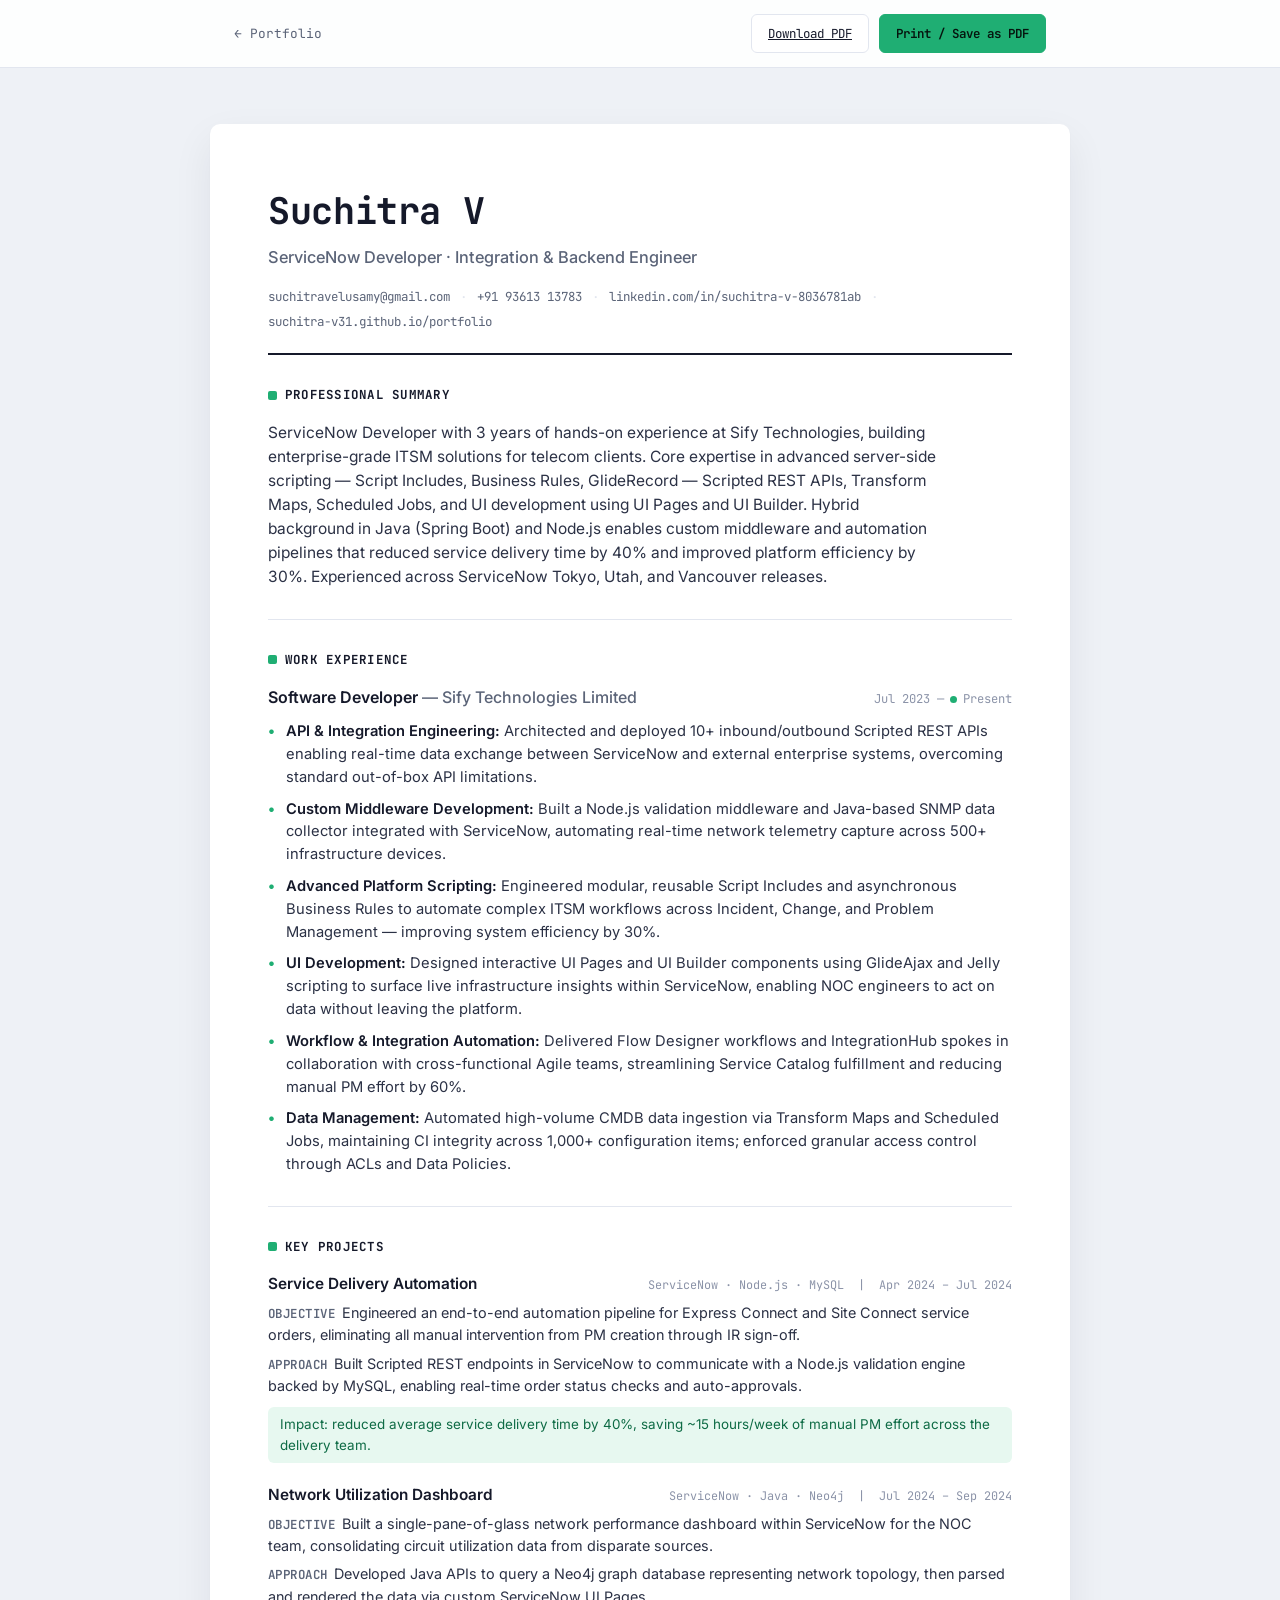
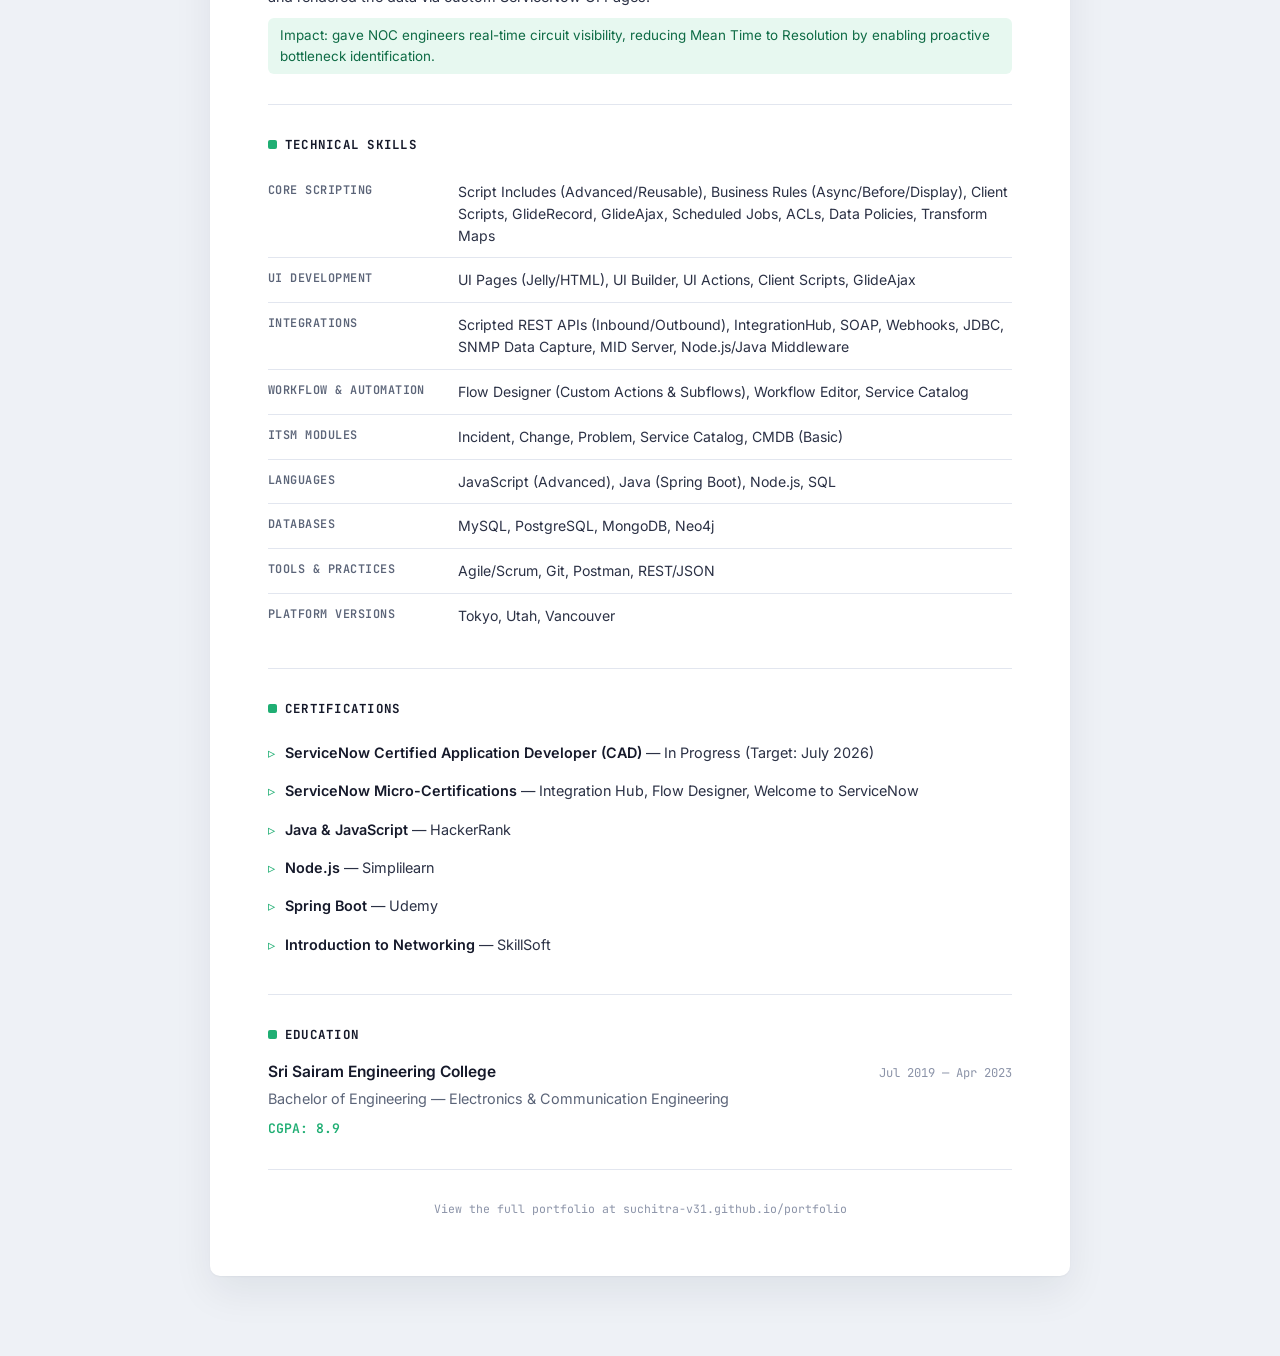
==== resume.html @ b735ff86 "Add files via upload" ====
<!DOCTYPE html>
<html lang="en">
<head>
<meta charset="UTF-8">
<meta name="viewport" content="width=device-width, initial-scale=1.0">
<title>Suchitra V — Résumé</title>
<meta name="description" content="Suchitra V — ServiceNow Developer. Online résumé: experience, projects, technical skills, certifications.">
<link rel="icon" href="data:image/svg+xml,%3Csvg xmlns='http://www.w3.org/2000/svg' viewBox='0 0 32 32'%3E%3Crect width='32' height='32' rx='8' fill='%2315192A'/%3E%3Ccircle cx='16' cy='16' r='6' fill='%231FAE73'/%3E%3C/svg%3E">
<link rel="preconnect" href="https://fonts.googleapis.com">
<link rel="preconnect" href="https://fonts.gstatic.com" crossorigin>
<link href="https://fonts.googleapis.com/css2?family=JetBrains+Mono:wght@400;500;600;700&family=Inter:wght@400;500;600;700&display=swap" rel="stylesheet">
<style>
  :root{
    --page-bg:#EEF1F6;
    --paper:#FFFFFF;
    --ink:#15192A;
    --ink-muted:#5B6478;
    --ink-faint:#8B93A8;
    --rule:#E2E6EF;
    --accent:#1FAE73;
    --accent-soft:#E7F8F0;
    --mono:'JetBrains Mono', ui-monospace, SFMono-Regular, Menlo, monospace;
    --sans:'Inter', system-ui, -apple-system, sans-serif;
  }

  *{box-sizing:border-box; margin:0; padding:0;}

  body{
    background:var(--page-bg);
    color:var(--ink);
    font-family:var(--sans);
    line-height:1.55;
    -webkit-font-smoothing:antialiased;
  }

  a{color:var(--accent);}

  :focus-visible{outline:2px solid var(--accent); outline-offset:3px;}

  .dot{
    display:inline-block; width:7px; height:7px; border-radius:50%;
    background:var(--accent);
    box-shadow:0 0 0 0 rgba(31,174,115,0.5);
    animation:pulse 2.4s ease-out infinite;
    vertical-align:middle;
  }
  @keyframes pulse{
    0%{box-shadow:0 0 0 0 rgba(31,174,115,0.45);}
    70%{box-shadow:0 0 0 7px rgba(31,174,115,0);}
    100%{box-shadow:0 0 0 0 rgba(31,174,115,0);}
  }
  @media (prefers-reduced-motion: reduce){ .dot{animation:none;} }

  /* ---------- top bar ---------- */
  .topbar{
    position:sticky; top:0; z-index:20;
    background:rgba(255,255,255,0.88);
    backdrop-filter:blur(8px);
    border-bottom:1px solid var(--rule);
  }
  .topbar-inner{
    max-width:860px; margin:0 auto;
    padding:14px 24px;
    display:flex; align-items:center; justify-content:space-between;
    gap:12px; flex-wrap:wrap;
  }
  .back-link{
    font-family:var(--mono); font-size:0.8rem;
    color:var(--ink-muted); text-decoration:none;
  }
  .back-link:hover{color:var(--ink);}
  .topbar-actions{display:flex; gap:10px;}
  .tbtn{
    font-family:var(--mono); font-size:0.78rem;
    padding:9px 16px; border-radius:6px;
    border:1px solid var(--rule);
    background:var(--paper);
    color:var(--ink);
    cursor:pointer;
    transition:border-color 0.15s ease, transform 0.15s ease;
  }
  .tbtn:hover{border-color:var(--accent); transform:translateY(-1px);}
  .tbtn.primary{background:var(--accent); color:#06140E; border-color:var(--accent); font-weight:600;}

  /* ---------- page / paper ---------- */
  .page{padding:clamp(24px,5vw,56px) 16px 80px;}
  .paper{
    max-width:860px; margin:0 auto;
    background:var(--paper);
    border-radius:10px;
    box-shadow:0 1px 2px rgba(21,25,42,0.04), 0 16px 40px rgba(21,25,42,0.07);
    padding:clamp(28px,6vw,58px);
  }

  /* ---------- header ---------- */
  .r-header{padding-bottom:22px; border-bottom:2px solid var(--ink);}
  .r-name{
    font-family:var(--mono); font-weight:700;
    font-size:clamp(1.7rem,4.5vw,2.3rem);
    letter-spacing:-0.01em;
  }
  .r-role{
    color:var(--ink-muted);
    font-size:1.02rem; font-weight:500;
    margin-top:6px;
  }
  .r-contact{
    margin-top:16px;
    display:flex; flex-wrap:wrap; gap:6px 0;
    font-family:var(--mono); font-size:0.78rem;
    color:var(--ink-muted);
  }
  .r-contact a{color:var(--ink-muted); text-decoration:none;}
  .r-contact a:hover{color:var(--accent);}
  .r-contact span:not(:last-child)::after{content:"·"; margin:0 10px; color:var(--rule);}

  /* ---------- sections ---------- */
  .r-section{padding:30px 0; border-bottom:1px solid var(--rule);}
  .r-section:last-child{border-bottom:none; padding-bottom:0;}
  .r-section h2{
    font-family:var(--mono); font-size:0.78rem;
    letter-spacing:0.1em; text-transform:uppercase;
    color:var(--ink);
    display:flex; align-items:center; gap:8px;
    margin-bottom:16px;
  }
  .r-section h2::before{
    content:"";
    width:9px; height:9px;
    background:var(--accent);
    border-radius:2px;
    flex-shrink:0;
  }
  .r-summary{font-size:0.97rem; color:#2B3145; max-width:680px;}

  /* ---------- experience ---------- */
  .r-entry{margin-bottom:22px;}
  .r-entry:last-child{margin-bottom:0;}
  .r-entry-head{
    display:flex; flex-wrap:wrap; justify-content:space-between; align-items:baseline;
    gap:6px 16px; margin-bottom:10px;
  }
  .r-entry-title{font-size:1rem; font-weight:600;}
  .r-entry-title .co{color:var(--ink-muted); font-weight:500;}
  .r-entry-date{font-family:var(--mono); font-size:0.76rem; color:var(--ink-faint); white-space:nowrap; display:flex; align-items:center; gap:6px;}
  .r-entry ul{list-style:none; display:flex; flex-direction:column; gap:9px;}
  .r-entry li{
    padding-left:18px; position:relative;
    font-size:0.92rem; color:#2B3145;
  }
  .r-entry li::before{
    content:"•"; position:absolute; left:0; color:var(--accent); font-weight:700;
  }
  .r-entry li b{font-weight:600; color:var(--ink);}

  /* ---------- projects ---------- */
  .proj{margin-bottom:20px;}
  .proj:last-child{margin-bottom:0;}
  .proj-head{display:flex; flex-wrap:wrap; justify-content:space-between; gap:6px 16px; align-items:baseline; margin-bottom:6px;}
  .proj-title{font-weight:600; font-size:0.96rem;}
  .proj-meta{font-family:var(--mono); font-size:0.74rem; color:var(--ink-faint);}
  .proj-text{font-size:0.9rem; color:#2B3145; margin-bottom:6px;}
  .proj-text b{font-weight:600; color:var(--ink-muted); font-size:0.78rem; text-transform:uppercase; letter-spacing:0.04em; margin-right:6px; font-family:var(--mono);}
  .proj-impact{
    display:inline-block; margin-top:4px;
    background:var(--accent-soft); color:#0E6B45;
    font-size:0.84rem; padding:7px 12px; border-radius:6px;
  }

  /* ---------- skills table ---------- */
  .skill-table{width:100%; border-collapse:collapse;}
  .skill-table tr{border-bottom:1px solid var(--rule);}
  .skill-table tr:last-child{border-bottom:none;}
  .skill-table td{padding:11px 0; vertical-align:top; font-size:0.88rem;}
  .skill-table td.cat{
    width:190px; font-family:var(--mono); font-size:0.74rem;
    letter-spacing:0.04em; text-transform:uppercase; color:var(--ink-muted);
    padding-right:18px; font-weight:600;
  }
  .skill-table td.val{color:#2B3145;}
  @media (max-width:600px){
    .skill-table td.cat{display:block; width:100%; padding-bottom:4px;}
    .skill-table td.val{display:block; width:100%; padding-bottom:11px;}
    .skill-table tr{display:block; padding:10px 0;}
    .skill-table td{padding:0;}
  }

  /* ---------- certifications ---------- */
  .cert-line{display:flex; gap:10px; padding:8px 0; font-size:0.9rem; color:#2B3145;}
  .cert-line::before{content:"▹"; color:var(--accent); font-weight:700;}
  .cert-line b{color:var(--ink); font-weight:600;}

  /* ---------- education ---------- */
  .edu-row{display:flex; flex-wrap:wrap; justify-content:space-between; gap:6px 16px; align-items:baseline;}
  .edu-school{font-weight:600; font-size:0.97rem;}
  .edu-degree{color:var(--ink-muted); font-size:0.9rem; margin-top:4px;}
  .edu-date{font-family:var(--mono); font-size:0.76rem; color:var(--ink-faint); white-space:nowrap;}
  .edu-gpa{margin-top:8px; font-family:var(--mono); font-size:0.82rem; color:var(--accent); font-weight:600;}

  .r-footer{
    text-align:center; margin-top:30px;
    font-family:var(--mono); font-size:0.72rem; color:var(--ink-faint);
  }

  /* ---------- print ---------- */
  @media print{
    .topbar{display:none;}
    body{background:#fff;}
    .page{padding:0;}
    .paper{box-shadow:none; border-radius:0; padding:18px; max-width:100%;}
    .r-section{break-inside:avoid;}
    .dot{animation:none;}
    a{color:var(--ink); text-decoration:none;}
  }
</style>
</head>
<body>

<div class="topbar">
  <div class="topbar-inner">
    <a class="back-link" href="./index.html">← Portfolio</a>
    <div class="topbar-actions">
      <a class="tbtn" href="./Suchitra_V_Resume.pdf" target="_blank" rel="noopener">Download PDF</a>
      <button class="tbtn primary" onclick="window.print()">Print / Save as PDF</button>
    </div>
  </div>
</div>

<div class="page">
  <div class="paper">

    <div class="r-header">
      <div class="r-name">Suchitra V</div>
      <div class="r-role">ServiceNow Developer · Integration &amp; Backend Engineer</div>
      <div class="r-contact">
        <span><a href="mailto:suchitravelusamy@gmail.com">suchitravelusamy@gmail.com</a></span>
        <span><a href="tel:+919361313783">+91 93613 13783</a></span>
        <span><a href="https://www.linkedin.com/in/suchitra-v-8036781ab" target="_blank" rel="noopener">linkedin.com/in/suchitra-v-8036781ab</a></span>
        <span><a href="https://suchitra-v31.github.io/portfolio" target="_blank" rel="noopener">suchitra-v31.github.io/portfolio</a></span>
      </div>
    </div>

    <div class="r-section">
      <h2>Professional Summary</h2>
      <p class="r-summary">ServiceNow Developer with 3 years of hands-on experience at Sify Technologies, building enterprise-grade ITSM solutions for telecom clients. Core expertise in advanced server-side scripting — Script Includes, Business Rules, GlideRecord — Scripted REST APIs, Transform Maps, Scheduled Jobs, and UI development using UI Pages and UI Builder. Hybrid background in Java (Spring Boot) and Node.js enables custom middleware and automation pipelines that reduced service delivery time by 40% and improved platform efficiency by 30%. Experienced across ServiceNow Tokyo, Utah, and Vancouver releases.</p>
    </div>

    <div class="r-section">
      <h2>Work Experience</h2>
      <div class="r-entry">
        <div class="r-entry-head">
          <div class="r-entry-title">Software Developer <span class="co">— Sify Technologies Limited</span></div>
          <div class="r-entry-date">Jul 2023 — <span class="dot"></span> Present</div>
        </div>
        <ul>
          <li><b>API &amp; Integration Engineering:</b> Architected and deployed 10+ inbound/outbound Scripted REST APIs enabling real-time data exchange between ServiceNow and external enterprise systems, overcoming standard out-of-box API limitations.</li>
          <li><b>Custom Middleware Development:</b> Built a Node.js validation middleware and Java-based SNMP data collector integrated with ServiceNow, automating real-time network telemetry capture across 500+ infrastructure devices.</li>
          <li><b>Advanced Platform Scripting:</b> Engineered modular, reusable Script Includes and asynchronous Business Rules to automate complex ITSM workflows across Incident, Change, and Problem Management — improving system efficiency by 30%.</li>
          <li><b>UI Development:</b> Designed interactive UI Pages and UI Builder components using GlideAjax and Jelly scripting to surface live infrastructure insights within ServiceNow, enabling NOC engineers to act on data without leaving the platform.</li>
          <li><b>Workflow &amp; Integration Automation:</b> Delivered Flow Designer workflows and IntegrationHub spokes in collaboration with cross-functional Agile teams, streamlining Service Catalog fulfillment and reducing manual PM effort by 60%.</li>
          <li><b>Data Management:</b> Automated high-volume CMDB data ingestion via Transform Maps and Scheduled Jobs, maintaining CI integrity across 1,000+ configuration items; enforced granular access control through ACLs and Data Policies.</li>
        </ul>
      </div>
    </div>

    <div class="r-section">
      <h2>Key Projects</h2>
      <div class="proj">
        <div class="proj-head">
          <div class="proj-title">Service Delivery Automation</div>
          <div class="proj-meta">ServiceNow · Node.js · MySQL &nbsp;|&nbsp; Apr 2024 – Jul 2024</div>
        </div>
        <div class="proj-text"><b>Objective</b>Engineered an end-to-end automation pipeline for Express Connect and Site Connect service orders, eliminating all manual intervention from PM creation through IR sign-off.</div>
        <div class="proj-text"><b>Approach</b>Built Scripted REST endpoints in ServiceNow to communicate with a Node.js validation engine backed by MySQL, enabling real-time order status checks and auto-approvals.</div>
        <div class="proj-impact">Impact: reduced average service delivery time by 40%, saving ~15 hours/week of manual PM effort across the delivery team.</div>
      </div>
      <div class="proj">
        <div class="proj-head">
          <div class="proj-title">Network Utilization Dashboard</div>
          <div class="proj-meta">ServiceNow · Java · Neo4j &nbsp;|&nbsp; Jul 2024 – Sep 2024</div>
        </div>
        <div class="proj-text"><b>Objective</b>Built a single-pane-of-glass network performance dashboard within ServiceNow for the NOC team, consolidating circuit utilization data from disparate sources.</div>
        <div class="proj-text"><b>Approach</b>Developed Java APIs to query a Neo4j graph database representing network topology, then parsed and rendered the data via custom ServiceNow UI Pages.</div>
        <div class="proj-impact">Impact: gave NOC engineers real-time circuit visibility, reducing Mean Time to Resolution by enabling proactive bottleneck identification.</div>
      </div>
    </div>

    <div class="r-section">
      <h2>Technical Skills</h2>
      <table class="skill-table">
        <tr><td class="cat">Core Scripting</td><td class="val">Script Includes (Advanced/Reusable), Business Rules (Async/Before/Display), Client Scripts, GlideRecord, GlideAjax, Scheduled Jobs, ACLs, Data Policies, Transform Maps</td></tr>
        <tr><td class="cat">UI Development</td><td class="val">UI Pages (Jelly/HTML), UI Builder, UI Actions, Client Scripts, GlideAjax</td></tr>
        <tr><td class="cat">Integrations</td><td class="val">Scripted REST APIs (Inbound/Outbound), IntegrationHub, SOAP, Webhooks, JDBC, SNMP Data Capture, MID Server, Node.js/Java Middleware</td></tr>
        <tr><td class="cat">Workflow &amp; Automation</td><td class="val">Flow Designer (Custom Actions &amp; Subflows), Workflow Editor, Service Catalog</td></tr>
        <tr><td class="cat">ITSM Modules</td><td class="val">Incident, Change, Problem, Service Catalog, CMDB (Basic)</td></tr>
        <tr><td class="cat">Languages</td><td class="val">JavaScript (Advanced), Java (Spring Boot), Node.js, SQL</td></tr>
        <tr><td class="cat">Databases</td><td class="val">MySQL, PostgreSQL, MongoDB, Neo4j</td></tr>
        <tr><td class="cat">Tools &amp; Practices</td><td class="val">Agile/Scrum, Git, Postman, REST/JSON</td></tr>
        <tr><td class="cat">Platform Versions</td><td class="val">Tokyo, Utah, Vancouver</td></tr>
      </table>
    </div>

    <div class="r-section">
      <h2>Certifications</h2>
      <div class="cert-line"><span><b>ServiceNow Certified Application Developer (CAD)</b> — In Progress (Target: July 2026)</span></div>
      <div class="cert-line"><span><b>ServiceNow Micro-Certifications</b> — Integration Hub, Flow Designer, Welcome to ServiceNow</span></div>
      <div class="cert-line"><span><b>Java &amp; JavaScript</b> — HackerRank</span></div>
      <div class="cert-line"><span><b>Node.js</b> — Simplilearn</span></div>
      <div class="cert-line"><span><b>Spring Boot</b> — Udemy</span></div>
      <div class="cert-line"><span><b>Introduction to Networking</b> — SkillSoft</span></div>
    </div>

    <div class="r-section">
      <h2>Education</h2>
      <div class="edu-row">
        <div>
          <div class="edu-school">Sri Sairam Engineering College</div>
          <div class="edu-degree">Bachelor of Engineering — Electronics &amp; Communication Engineering</div>
        </div>
        <div class="edu-date">Jul 2019 — Apr 2023</div>
      </div>
      <div class="edu-gpa">CGPA: 8.9</div>
    </div>

    <div class="r-footer">View the full portfolio at suchitra-v31.github.io/portfolio</div>

  </div>
</div>

</body>
</html>
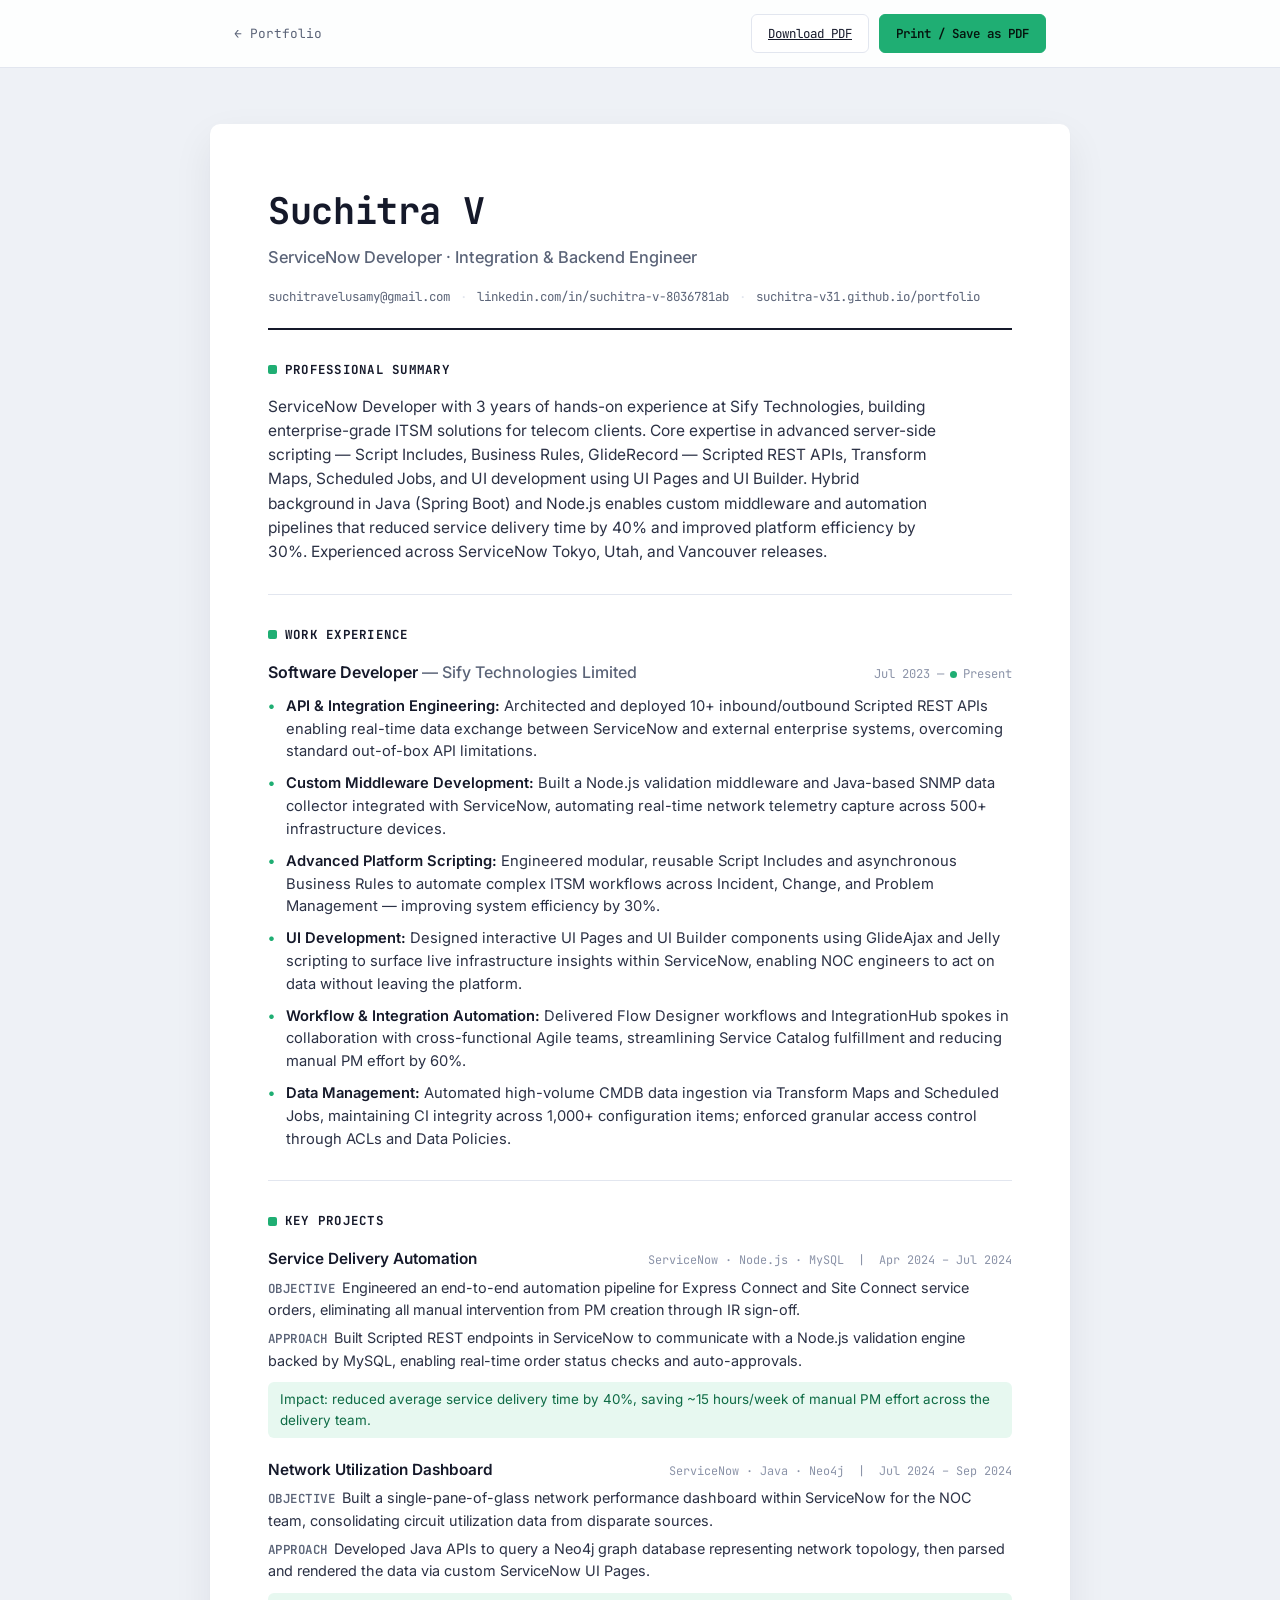
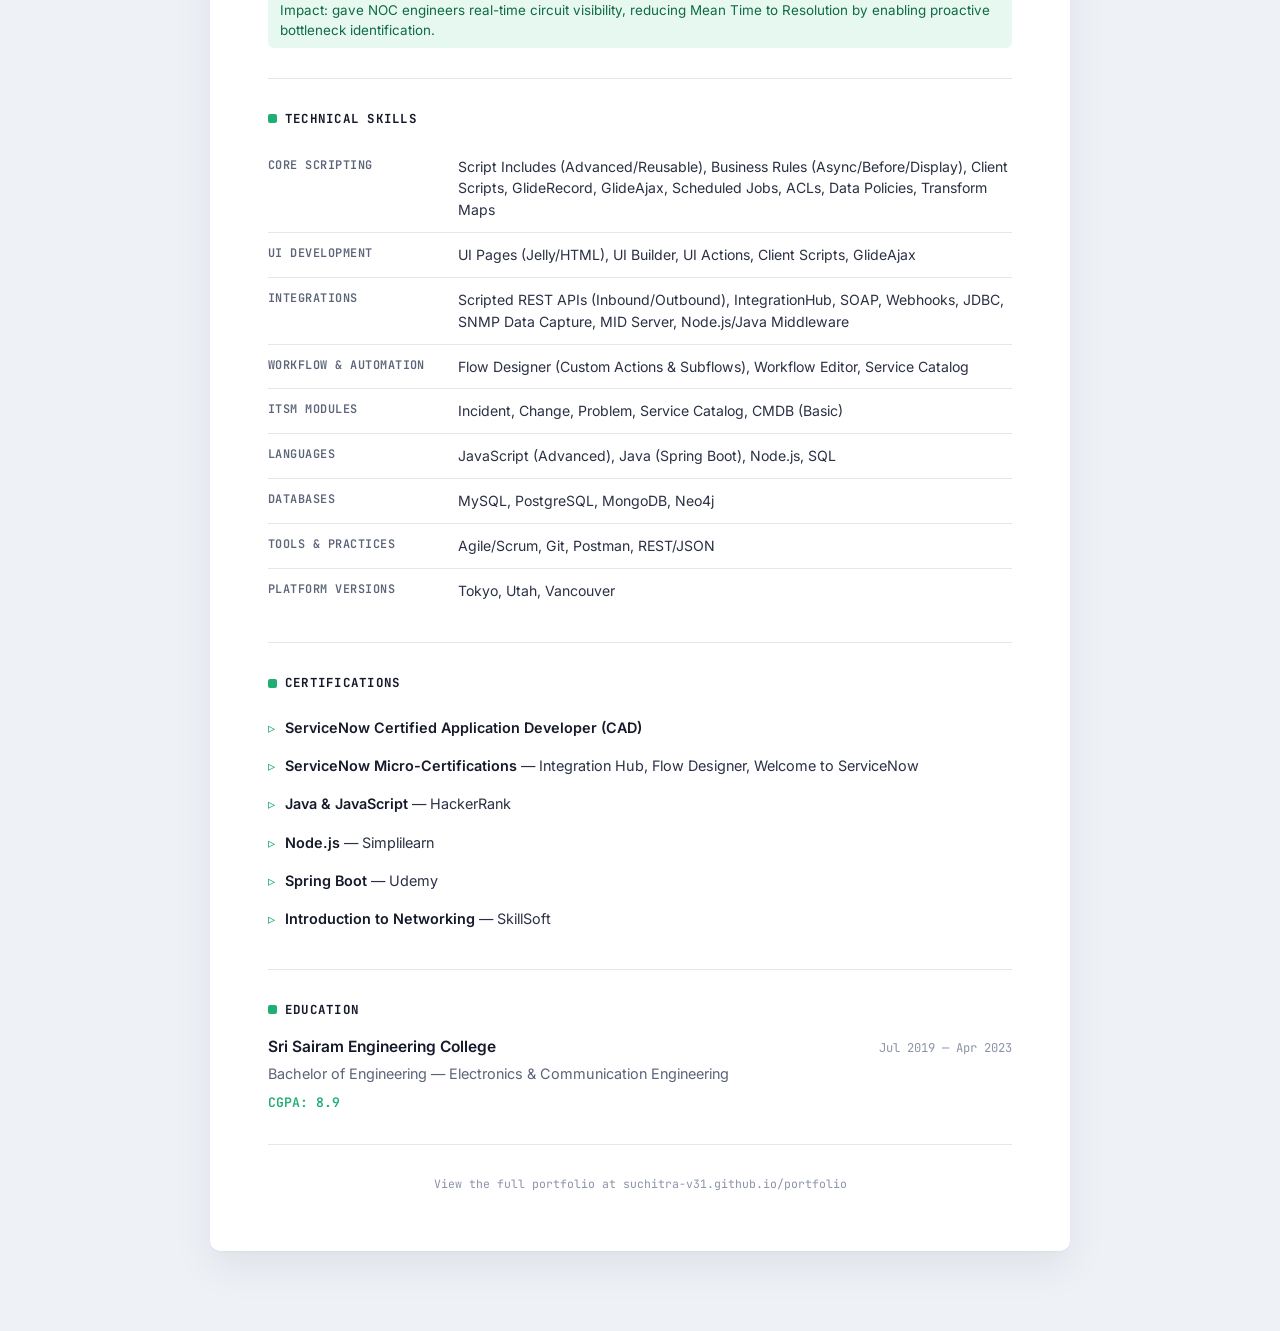
==== commit 54c7a8c2: "Add files via upload" ====
--- a/resume.html
+++ b/resume.html
@@ -234,7 +234,6 @@
       <div class="r-role">ServiceNow Developer · Integration &amp; Backend Engineer</div>
       <div class="r-contact">
         <span><a href="mailto:suchitravelusamy@gmail.com">suchitravelusamy@gmail.com</a></span>
-        <span><a href="tel:+919361313783">+91 93613 13783</a></span>
         <span><a href="https://www.linkedin.com/in/suchitra-v-8036781ab" target="_blank" rel="noopener">linkedin.com/in/suchitra-v-8036781ab</a></span>
         <span><a href="https://suchitra-v31.github.io/portfolio" target="_blank" rel="noopener">suchitra-v31.github.io/portfolio</a></span>
       </div>
@@ -302,7 +301,8 @@
 
     <div class="r-section">
       <h2>Certifications</h2>
-      <div class="cert-line"><span><b>ServiceNow Certified Application Developer (CAD)</b> — In Progress (Target: July 2026)</span></div>
+      <div class="cert-line"><span><b>ServiceNow Certified Application Developer (CAD)</b>
+      </span></div>
       <div class="cert-line"><span><b>ServiceNow Micro-Certifications</b> — Integration Hub, Flow Designer, Welcome to ServiceNow</span></div>
       <div class="cert-line"><span><b>Java &amp; JavaScript</b> — HackerRank</span></div>
       <div class="cert-line"><span><b>Node.js</b> — Simplilearn</span></div>
